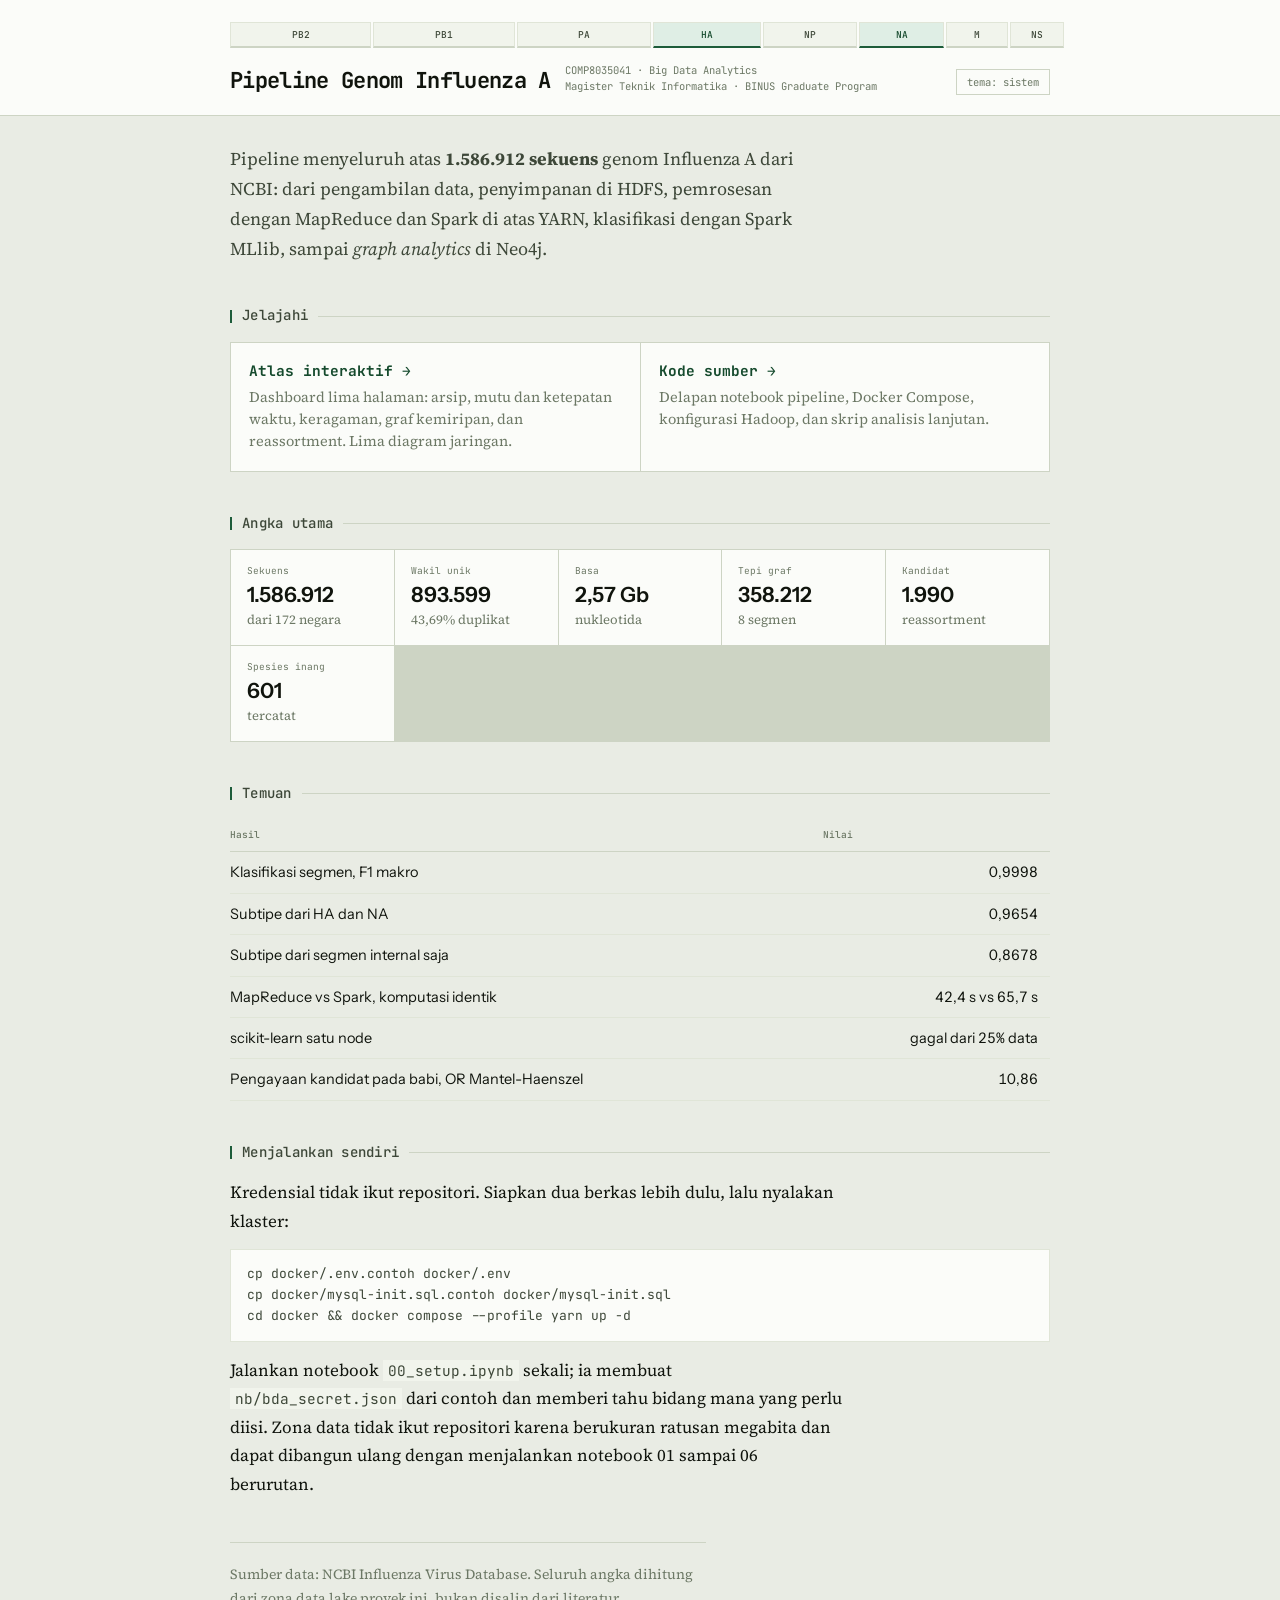
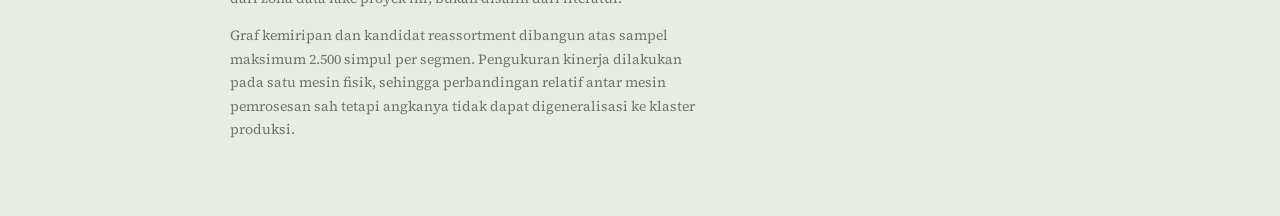
==== index.html @ 0a57fd0c "Halaman depan dan berkas .nojekyll untuk GitHub Pages" ====
<!doctype html>
<html lang="id">
<head>
<meta charset="utf-8">
<meta name="viewport" content="width=device-width,initial-scale=1,viewport-fit=cover">
<meta name="description" content="Pipeline Big Data surveilans genomik Influenza A: 1.586.912 sekuens NCBI diproses dengan Hadoop, YARN, MapReduce, Spark, dan Neo4j.">
<title>Pipeline Genom Influenza A</title>
<link rel="stylesheet" href="https://fonts.googleapis.com/css2?family=JetBrains+Mono:wght@400;500;700&family=Source+Serif+4:opsz,wght@8..60,400;8..60,600&family=Instrument+Sans:wght@500;600&display=swap">
<style>
*,*::before,*::after{box-sizing:border-box}
html{color-scheme:light}
:root{padding-top:env(safe-area-inset-top,0px);
      padding-bottom:env(safe-area-inset-bottom,0px)}
body{margin:0}
img{max-width:100%}
:root{
  --ground:#e9ece4; --surface:#fbfcf9; --surface2:#f1f4ec;
  --ink:#10140d; --ink2:#3d4738; --ink3:#6c7865;
  --rule:#cdd4c4; --rule2:#e0e5d7;
  --akos:#1d5c3a; --akos-soft:#dfeee5; --akos-ink:#154a2d;
  --bA:#1f7d3c; --bC:#2060bd; --bG:#8f5c00; --bT:#b8332e;
  --disp:"JetBrains Mono","SFMono-Regular",Consolas,monospace;
  --body:"Source Serif 4",Georgia,"Times New Roman",serif;
  --num:"Instrument Sans","Helvetica Neue",Arial,sans-serif;
  --mono:"JetBrains Mono","SFMono-Regular",Consolas,monospace;
}
@media (prefers-color-scheme:dark){:root:not([data-theme="light"]){
  --ground:#0a0c08; --surface:#14180f; --surface2:#1b2015;
  --ink:#e6ebe0; --ink2:#a9b5a0; --ink3:#7b876f;
  --rule:#2b3324; --rule2:#1f2619;
  --akos:#6fc295; --akos-soft:#15291d; --akos-ink:#8ed4ac;
  --bA:#58c47f; --bC:#6aa8ea; --bG:#e0a33a; --bT:#ea6f6a;
  color-scheme:dark;
}}
:root[data-theme="dark"]{
  --ground:#0a0c08; --surface:#14180f; --surface2:#1b2015;
  --ink:#e6ebe0; --ink2:#a9b5a0; --ink3:#7b876f;
  --rule:#2b3324; --rule2:#1f2619;
  --akos:#6fc295; --akos-soft:#15291d; --akos-ink:#8ed4ac;
  --bA:#58c47f; --bC:#6aa8ea; --bG:#e0a33a; --bT:#ea6f6a;
  color-scheme:dark;
}
body{background:var(--ground);color:var(--ink);font-family:var(--body);
  font-size:17px;line-height:1.68}
.wrap{max-width:860px;margin:0 auto;padding:0 20px;padding-block:0 60px}

header{background:var(--surface);border-bottom:1px solid var(--rule)}
header .in{max-width:860px;margin:0 auto;padding:0 20px;padding-block:22px 20px}
.peta{display:flex;gap:2px;margin-bottom:14px}
.peta div{height:26px;background:var(--surface2);border:1px solid var(--rule2);
  border-bottom:2px solid var(--rule);display:flex;align-items:center;
  justify-content:center;min-width:0}
.peta div.kunci{border-bottom-color:var(--akos);background:var(--akos-soft)}
.peta b{font-family:var(--mono);font-size:9.5px;font-weight:500;color:var(--ink2)}
.peta div.kunci b{color:var(--akos-ink)}
.baris{display:flex;align-items:flex-end;gap:14px;flex-wrap:wrap}
h1{font-family:var(--disp);font-size:22px;font-weight:700;margin:0;
  letter-spacing:-.03em;line-height:1.2}
.kop{font-family:var(--mono);font-size:10.5px;color:var(--ink3);
  flex:1;min-width:150px;line-height:1.55}
.tema{appearance:none;background:none;color:var(--ink3);
  border:1px solid var(--rule);cursor:pointer;font-family:var(--mono);
  font-size:10.5px;padding:5px 10px;white-space:nowrap}
.tema:hover{color:var(--ink);border-color:var(--ink3)}
.tema:focus-visible{outline:2px solid var(--akos);outline-offset:1px}

.lede{max-width:66ch;margin:28px 0 0;font-size:18px;color:var(--ink2)}
h2{font-family:var(--disp);font-size:14px;font-weight:500;color:var(--ink2);
  letter-spacing:.02em;margin:40px 0 14px;display:flex;align-items:center;
  gap:10px}
h2::before{content:"";width:2px;height:13px;background:var(--akos);flex:none}
h2::after{content:"";flex:1;height:1px;background:var(--rule)}

.kartu{display:grid;gap:1px;background:var(--rule);border:1px solid var(--rule);
  grid-template-columns:repeat(auto-fit,minmax(240px,1fr))}
a.k{background:var(--surface);padding:16px 18px 18px;text-decoration:none;
  color:inherit;display:block;min-width:0}
a.k:hover{background:var(--surface2)}
a.k:focus-visible{outline:2px solid var(--akos);outline-offset:-2px}
a.k .t{font-family:var(--disp);font-size:14.5px;font-weight:700;
  color:var(--akos-ink);display:block;margin-bottom:4px}
a.k .d{font-size:14.5px;color:var(--ink3);line-height:1.5;display:block}

.angka{display:grid;gap:1px;background:var(--rule);border:1px solid var(--rule);
  grid-template-columns:repeat(auto-fit,minmax(150px,1fr))}
.angka div{background:var(--surface);padding:13px 16px 14px;min-width:0}
.angka .k{font-family:var(--mono);font-size:9.5px;color:var(--ink3);
  display:block;margin-bottom:4px}
.angka .v{font-family:var(--num);font-size:21px;font-weight:600;display:block;
  line-height:1.15}
.angka .n{font-size:13px;color:var(--ink3);display:block;margin-top:2px}

table{border-collapse:collapse;width:100%;font-size:14.5px;
  font-family:var(--num);margin:4px 0 0}
th{font-family:var(--mono);font-size:9.5px;color:var(--ink3);font-weight:500;
  text-align:left;padding:8px 12px 8px 0;border-bottom:1px solid var(--rule)}
td{padding:8px 12px 8px 0;border-bottom:1px solid var(--rule2)}
td.n{text-align:right;font-variant-numeric:tabular-nums;white-space:nowrap}
code{font-family:var(--mono);font-size:.85em;color:var(--ink2);
  background:var(--surface2);padding:1px 5px}
pre{background:var(--surface);border:1px solid var(--rule2);padding:14px 16px;
  overflow-x:auto;font-family:var(--mono);font-size:13px;line-height:1.6;
  color:var(--ink2);margin:4px 0 0}
p{margin:0 0 14px;max-width:68ch}
footer{border-top:1px solid var(--rule);margin-top:44px;padding-top:20px;
  font-size:14px;color:var(--ink3);max-width:68ch}
@media (max-width:560px){
  h1{font-size:18px}
  .peta b{font-size:8px}
  .angka div{padding:11px 13px}
}
@media (prefers-reduced-motion:reduce){*{transition:none!important}}
</style>
</head>
<body>
<header>
  <div class="in">
    <div class="peta" aria-hidden="true">
      <div style="flex:0 0 17.23%"><b>PB2</b></div>
      <div style="flex:0 0 17.23%"><b>PB1</b></div>
      <div style="flex:0 0 16.43%"><b>PA</b></div>
      <div class="kunci" style="flex:0 0 13.09%"><b>HA</b></div>
      <div style="flex:0 0 11.52%"><b>NP</b></div>
      <div class="kunci" style="flex:0 0 10.40%"><b>NA</b></div>
      <div style="flex:0 0 7.56%"><b>M</b></div>
      <div style="flex:0 0 6.55%"><b>NS</b></div>
    </div>
    <div class="baris">
      <h1>Pipeline Genom Influenza A</h1>
      <span class="kop">COMP8035041 &middot; Big Data Analytics<br>
        Magister Teknik Informatika &middot; BINUS Graduate Program</span>
      <button class="tema" id="tema" type="button"
        aria-label="Ganti tema tampilan">tema: sistem</button>
    </div>
  </div>
</header>

<div class="wrap">
  <p class="lede">Pipeline menyeluruh atas <b>1.586.912 sekuens</b> genom
    Influenza A dari NCBI: dari pengambilan data, penyimpanan di HDFS,
    pemrosesan dengan MapReduce dan Spark di atas YARN, klasifikasi dengan
    Spark MLlib, sampai <i>graph analytics</i> di Neo4j.</p>

  <h2>Jelajahi</h2>
  <div class="kartu">
    <a class="k" href="web/">
      <span class="t">Atlas interaktif &rarr;</span>
      <span class="d">Dashboard lima halaman: arsip, mutu dan ketepatan waktu,
        keragaman, graf kemiripan, dan reassortment. Lima diagram jaringan.</span>
    </a>
    <a class="k" href="https://github.com/wilhelm213/bda_influenza_pipeline">
      <span class="t">Kode sumber &rarr;</span>
      <span class="d">Delapan notebook pipeline, Docker Compose, konfigurasi
        Hadoop, dan skrip analisis lanjutan.</span>
    </a>
  </div>

  <h2>Angka utama</h2>
  <div class="angka">
    <div><span class="k">Sekuens</span><span class="v">1.586.912</span>
      <span class="n">dari 172 negara</span></div>
    <div><span class="k">Wakil unik</span><span class="v">893.599</span>
      <span class="n">43,69% duplikat</span></div>
    <div><span class="k">Basa</span><span class="v">2,57 Gb</span>
      <span class="n">nukleotida</span></div>
    <div><span class="k">Tepi graf</span><span class="v">358.212</span>
      <span class="n">8 segmen</span></div>
    <div><span class="k">Kandidat</span><span class="v">1.990</span>
      <span class="n">reassortment</span></div>
    <div><span class="k">Spesies inang</span><span class="v">601</span>
      <span class="n">tercatat</span></div>
  </div>

  <h2>Temuan</h2>
  <table>
    <thead><tr><th>Hasil</th><th class="n">Nilai</th></tr></thead>
    <tbody>
      <tr><td>Klasifikasi segmen, F1 makro</td><td class="n">0,9998</td></tr>
      <tr><td>Subtipe dari HA dan NA</td><td class="n">0,9654</td></tr>
      <tr><td>Subtipe dari segmen internal saja</td><td class="n">0,8678</td></tr>
      <tr><td>MapReduce vs Spark, komputasi identik</td>
          <td class="n">42,4 s vs 65,7 s</td></tr>
      <tr><td>scikit-learn satu node</td>
          <td class="n">gagal dari 25% data</td></tr>
      <tr><td>Pengayaan kandidat pada babi, OR Mantel-Haenszel</td>
          <td class="n">10,86</td></tr>
    </tbody>
  </table>

  <h2>Menjalankan sendiri</h2>
  <p>Kredensial tidak ikut repositori. Siapkan dua berkas lebih dulu, lalu
    nyalakan klaster:</p>
  <pre>cp docker/.env.contoh docker/.env
cp docker/mysql-init.sql.contoh docker/mysql-init.sql
cd docker &amp;&amp; docker compose --profile yarn up -d</pre>
  <p style="margin-top:14px">Jalankan notebook <code>00_setup.ipynb</code>
    sekali; ia membuat <code>nb/bda_secret.json</code> dari contoh dan
    memberi tahu bidang mana yang perlu diisi. Zona data tidak ikut
    repositori karena berukuran ratusan megabita dan dapat dibangun ulang
    dengan menjalankan notebook 01 sampai 06 berurutan.</p>

  <footer>
    <p>Sumber data: NCBI Influenza Virus Database. Seluruh angka dihitung
      dari zona data lake proyek ini, bukan disalin dari literatur.</p>
    <p>Graf kemiripan dan kandidat reassortment dibangun atas sampel maksimum
      2.500 simpul per segmen. Pengukuran kinerja dilakukan pada satu mesin
      fisik, sehingga perbandingan relatif antar mesin pemrosesan sah tetapi
      angkanya tidak dapat digeneralisasi ke klaster produksi.</p>
  </footer>
</div>

<script>
(function(){
  var b=document.getElementById("tema"), urut=["sistem","terang","gelap"];
  function baca(){ try{ return localStorage.getItem("tema-bda")||"sistem"; }
    catch(e){ return "sistem"; } }
  function terap(v){
    var r=document.documentElement;
    if(v==="terang") r.setAttribute("data-theme","light");
    else if(v==="gelap") r.setAttribute("data-theme","dark");
    else r.removeAttribute("data-theme");
    b.textContent="tema: "+v;
  }
  var kini=baca(); terap(kini);
  b.addEventListener("click",function(){
    kini=urut[(urut.indexOf(kini)+1)%urut.length];
    try{ localStorage.setItem("tema-bda",kini); }catch(e){}
    terap(kini);
  });
})();
</script>
</body>
</html>
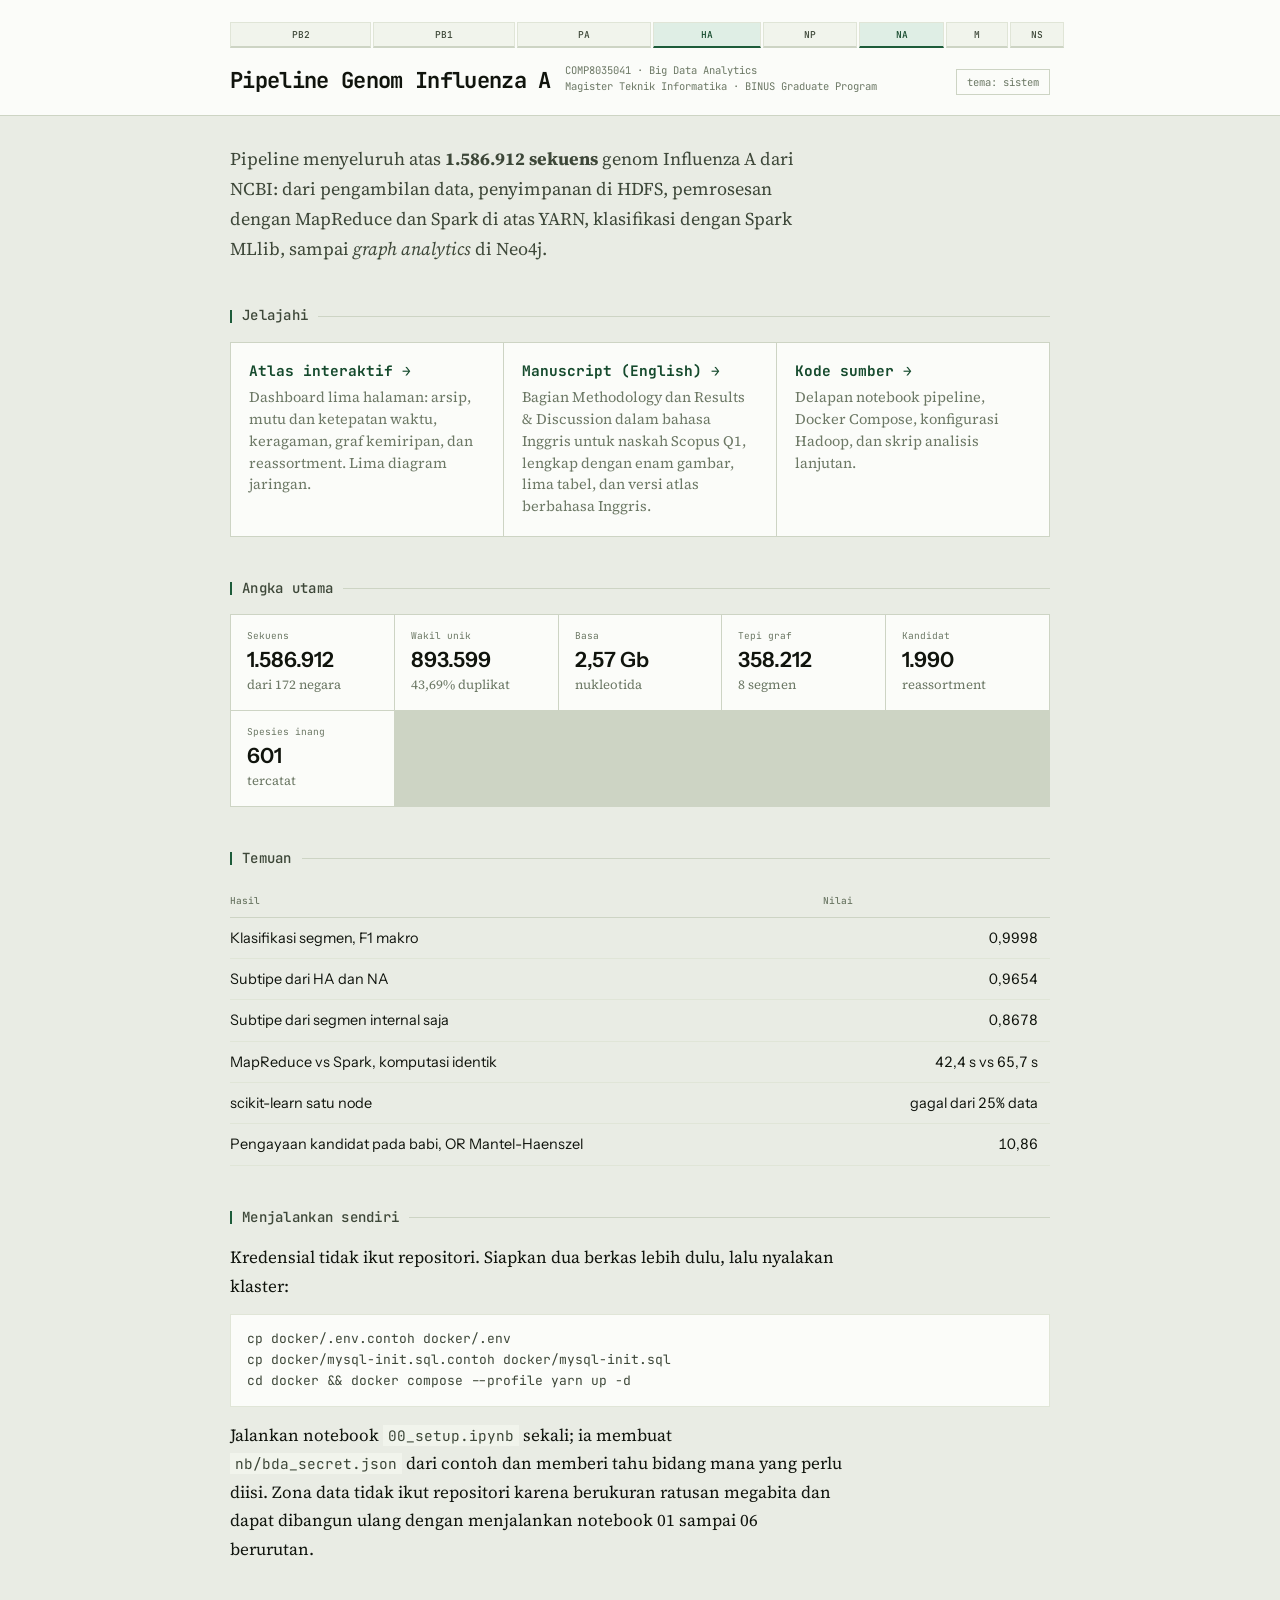
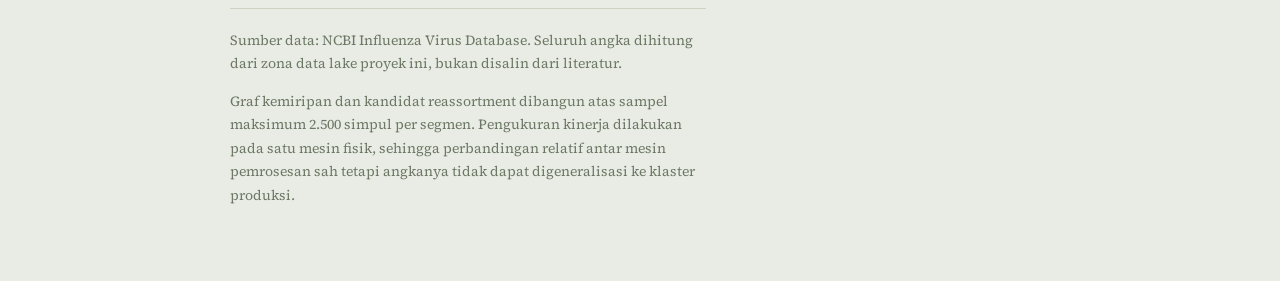
==== commit 3b3c3ba5: "Folder paper berbahasa Inggris untuk naskah Scopus Q1 Berisi bagian Methodology (2.1-2.8) dan Result" ====
--- a/index.html
+++ b/index.html
@@ -148,6 +148,12 @@
       <span class="d">Dashboard lima halaman: arsip, mutu dan ketepatan waktu,
         keragaman, graf kemiripan, dan reassortment. Lima diagram jaringan.</span>
     </a>
+    <a class="k" href="paper/">
+      <span class="t">Manuscript (English) &rarr;</span>
+      <span class="d">Bagian Methodology dan Results &amp; Discussion dalam
+        bahasa Inggris untuk naskah Scopus Q1, lengkap dengan enam gambar,
+        lima tabel, dan versi atlas berbahasa Inggris.</span>
+    </a>
     <a class="k" href="https://github.com/wilhelm213/bda_influenza_pipeline">
       <span class="t">Kode sumber &rarr;</span>
       <span class="d">Delapan notebook pipeline, Docker Compose, konfigurasi
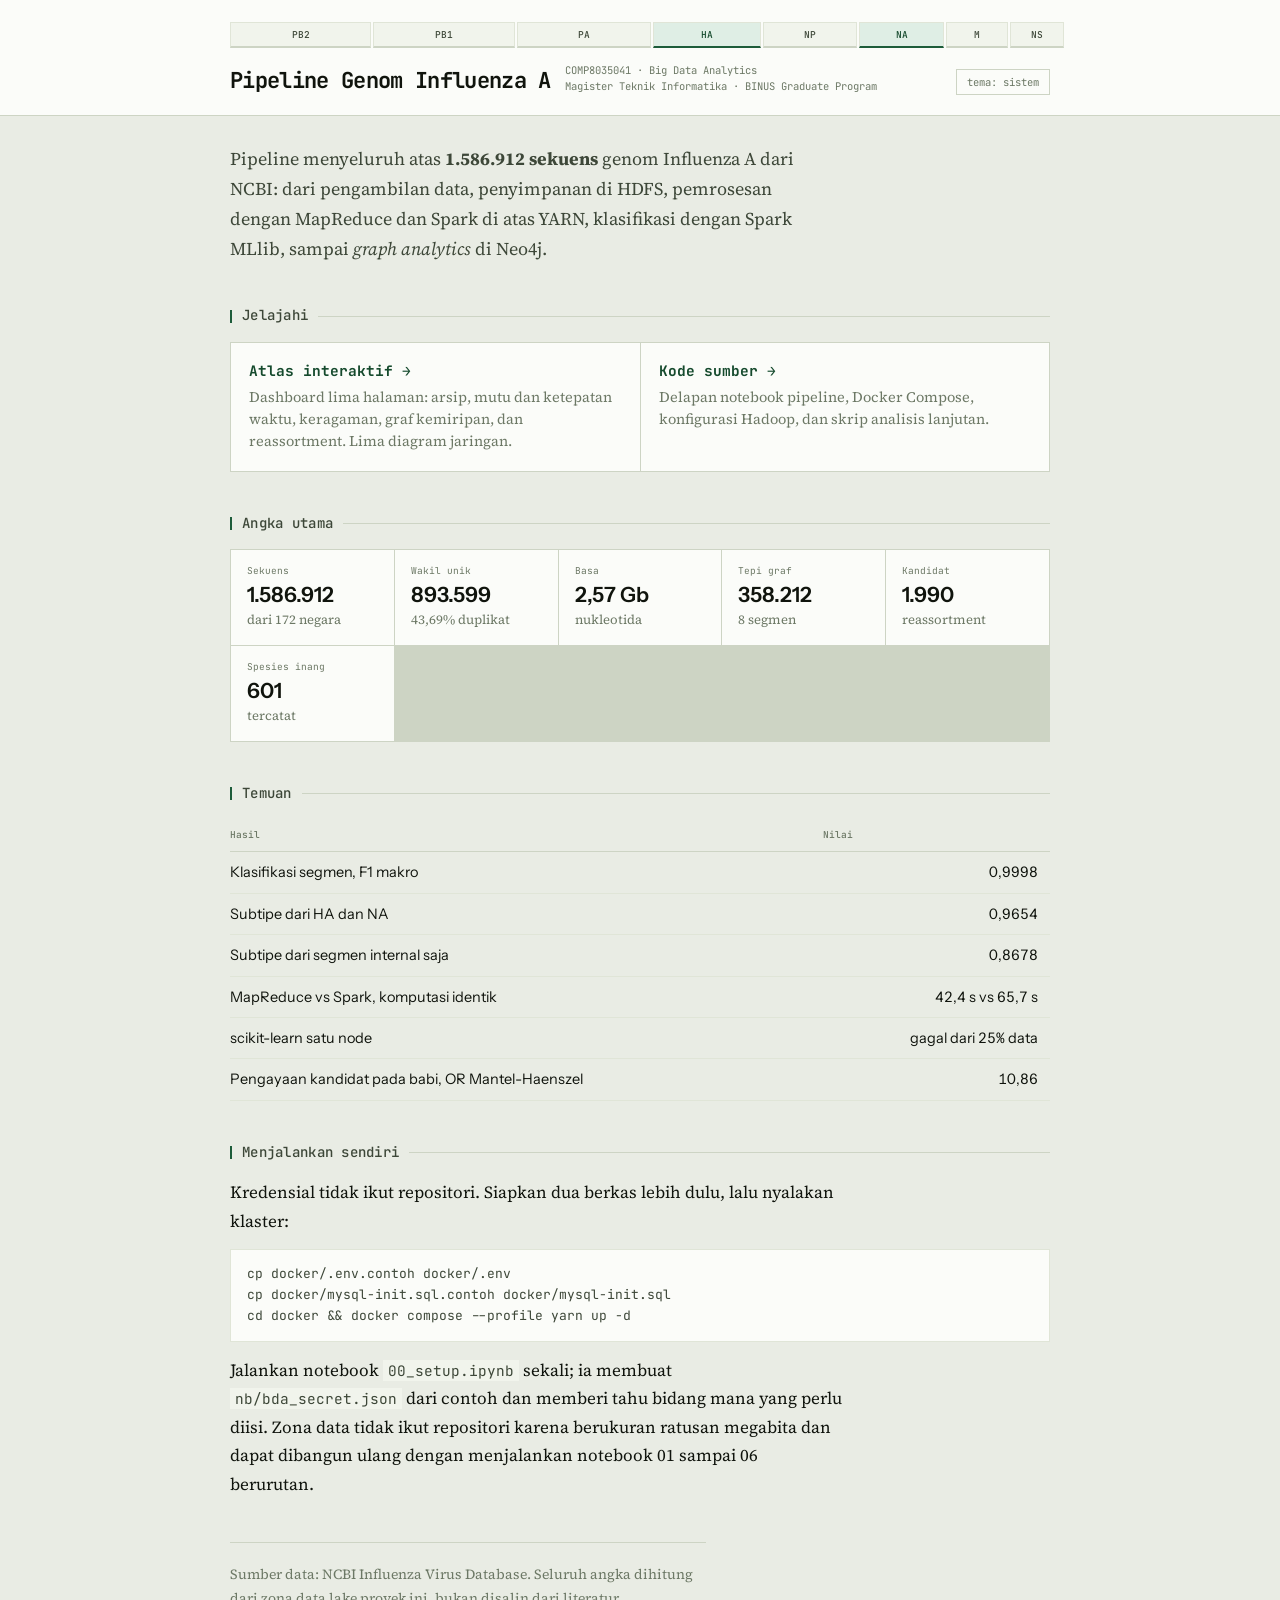
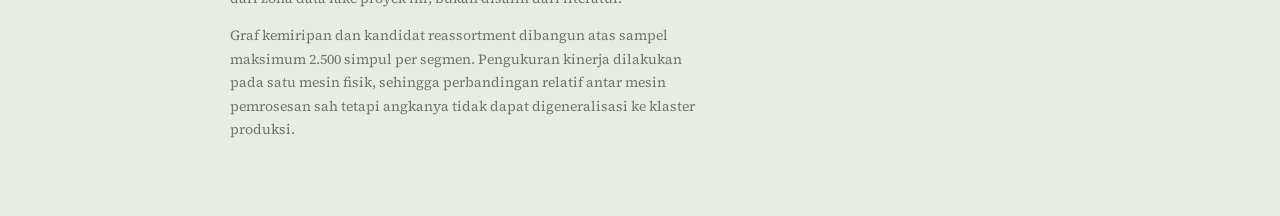
==== commit 3fb05ac2: "Situs Inggris dipisahkan dari situs Indonesia Kartu "Manuscript (English)" dicabut dari halaman depa" ====
--- a/index.html
+++ b/index.html
@@ -148,12 +148,6 @@
       <span class="d">Dashboard lima halaman: arsip, mutu dan ketepatan waktu,
         keragaman, graf kemiripan, dan reassortment. Lima diagram jaringan.</span>
     </a>
-    <a class="k" href="paper/">
-      <span class="t">Manuscript (English) &rarr;</span>
-      <span class="d">Bagian Methodology dan Results &amp; Discussion dalam
-        bahasa Inggris untuk naskah Scopus Q1, lengkap dengan enam gambar,
-        lima tabel, dan versi atlas berbahasa Inggris.</span>
-    </a>
     <a class="k" href="https://github.com/wilhelm213/bda_influenza_pipeline">
       <span class="t">Kode sumber &rarr;</span>
       <span class="d">Delapan notebook pipeline, Docker Compose, konfigurasi
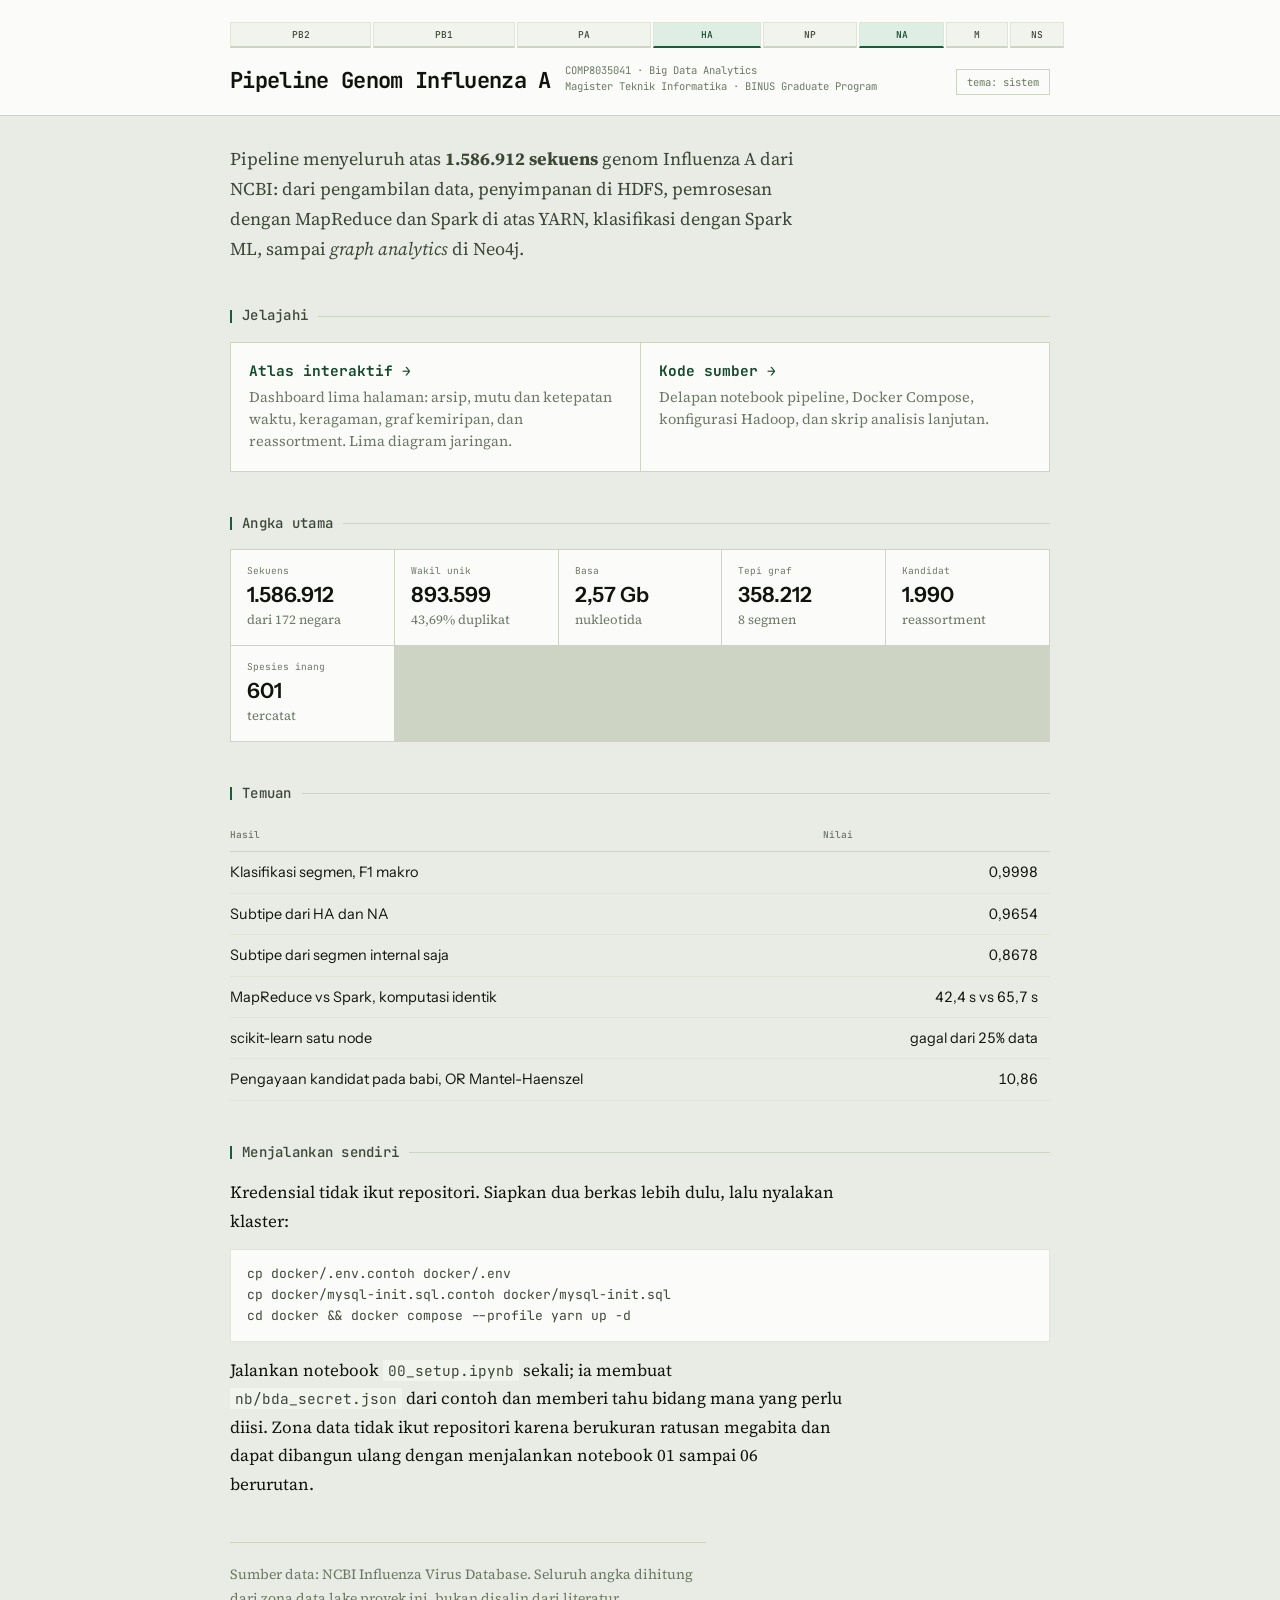
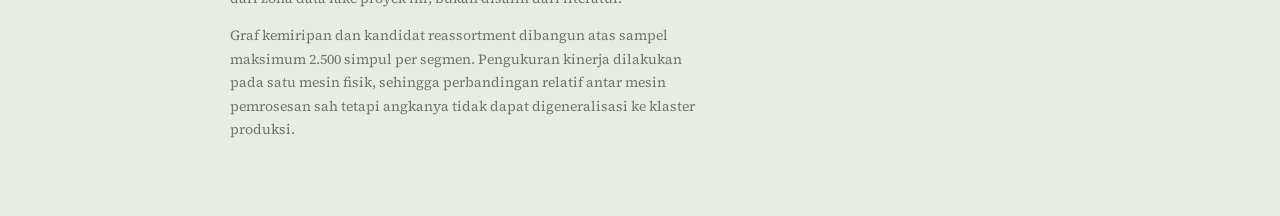
==== commit f39ab361: "Istilah Spark MLlib diganti Spark ML di seluruh proyek Kode memakai API berbasis DataFrame pada pake" ====
--- a/index.html
+++ b/index.html
@@ -139,7 +139,7 @@
   <p class="lede">Pipeline menyeluruh atas <b>1.586.912 sekuens</b> genom
     Influenza A dari NCBI: dari pengambilan data, penyimpanan di HDFS,
     pemrosesan dengan MapReduce dan Spark di atas YARN, klasifikasi dengan
-    Spark MLlib, sampai <i>graph analytics</i> di Neo4j.</p>
+    Spark ML, sampai <i>graph analytics</i> di Neo4j.</p>
 
   <h2>Jelajahi</h2>
   <div class="kartu">
